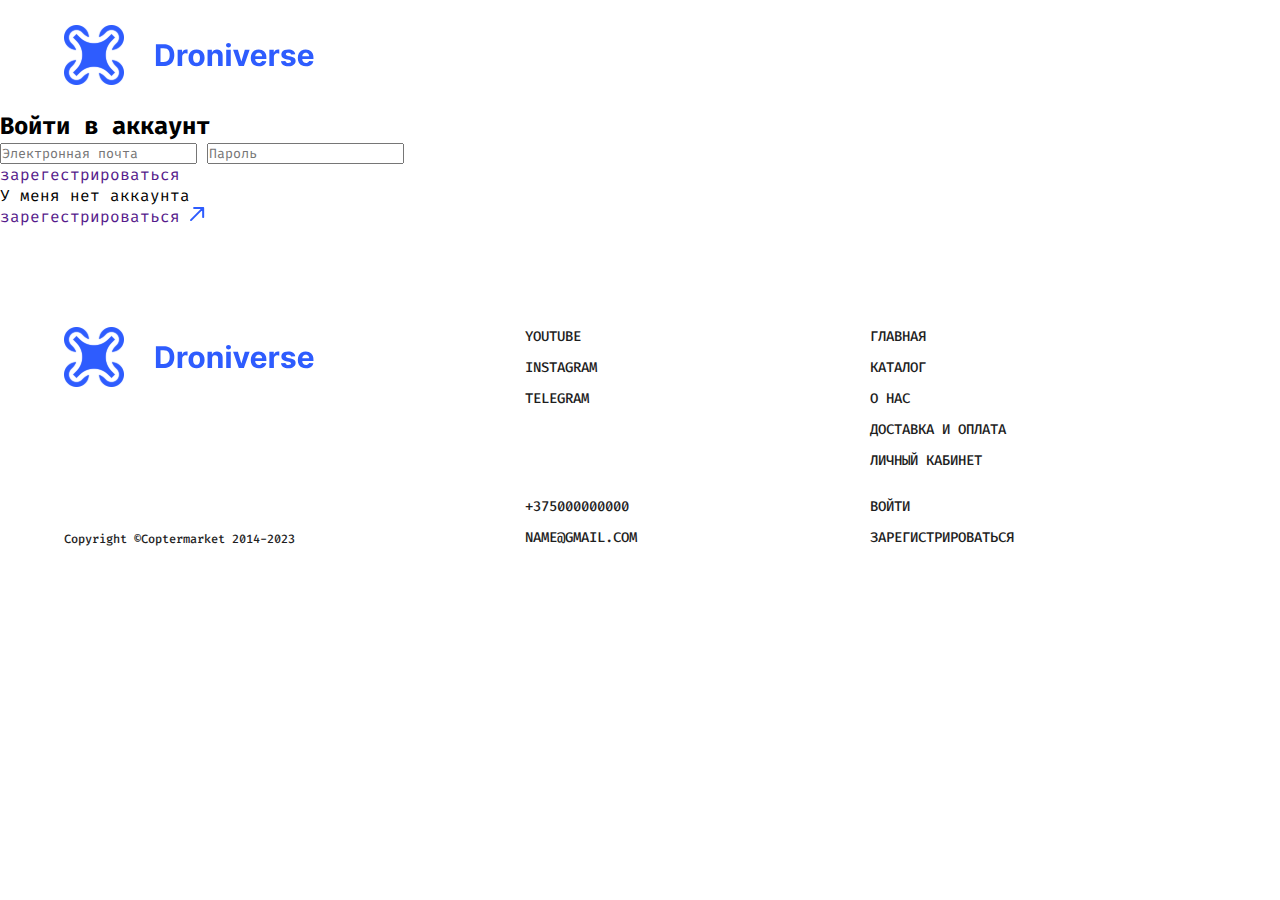
==== account-authorization.html @ 7e7e71eb "10.03" ====
<!DOCTYPE html>
<html lang="ru">
<head>
    <meta charset="UTF-8">
    <title>Registration</title>

    <link rel="stylesheet" href="style/header_style.css">
    <link rel="stylesheet" href="style/footer_style.css">
    <link rel="stylesheet" href="style/account_style.css">
</head>
<body>
<header>
    <div class="header_container">
        <img src="images/Logo.svg" alt="Logo" class="logo">
    </div>
</header>

<section>
    <div class="reg_aut_container">
<!--        <img class="reg_aut_img" src="images/dron-img-3.jpg" alt="">-->

        <div class="registration">
            <h2>Войти в аккаунт</h2>
            <div class="inputs_container">
                <input type="email" placeholder="Электронная почта">
                <input type="text" placeholder="Пароль">
            </div>
            <div class="button_container">
                <a href="" class="slide_from_left">зарегестрироваться</a>
            </div>
            <div class="button_signin_container">
                <p>У меня нет аккаунта</p>
                <a href="" class="button">зарегестрироваться <img src="images/Arrow.svg" alt=""></a>
            </div>
        </div>
    </div>
</section>

<footer>
    <div class="footer_container">
        <div class="footer_column footer_column-logo">
            <img src="images/Logo.svg" alt="Logo" class="logo">
            <p class="copyright">Copyright ©Coptermarket 2014-2023</p>
        </div>
        <div class="footer_info">
            <div class="footer_column column-right">
                <div class="footer_column_row">
                    <a href="" class="link">youtube</a>
                    <a href="" class="link">instagram</a>
                    <a href="" class="link">Telegram</a>
                </div>
                <div class="footer_column_row">
                    <p>+375000000000</p>
                    <p>name@gmail.com</p>
                </div>
            </div>
            <div class="footer_column column-left">
                <div class="footer_column_row footer_column-mob-off">
                    <a href="" class="link">главная</a>
                    <a href="" class="link">каталог</a>
                    <a href="" class="link">о нас</a>
                    <a href="" class="link">доставка и оплата</a>
                    <a href="" class="link">личный кабинет</a>
                </div>
                <div class="footer_column_row">
                    <a href="" class="link">войти</a>
                    <a href="" class="link">зарегистрироваться</a>
                </div>
            </div>
        </div>
        <p class="copyright2">Copyright ©Coptermarket 2014-2023</p>
    </div>
</footer>

</body>
</html>
---- style/header_style.css ----
@import url("https://fonts.googleapis.com/css2?family=Fira+Code:wght@300;400;500;600;700&display=swap");
* {
  margin: 0;
  padding: 0;
  text-decoration: none;
  font-family: "Fira Code", monospace;
}

*,
*::before,
*::after {
  box-sizing: border-box;
}

button {
  background-color: unset;
  border: none;
}

header {
  display: flex;
  justify-content: center;
}
header .header_container {
  max-width: 90%;
  min-width: 90%;
  margin: auto 0;
  padding: 25px 0;
  display: flex;
}

/*# sourceMappingURL=header_style.css.map */
---- style/footer_style.css ----
@import url("https://fonts.googleapis.com/css2?family=Fira+Code:wght@300;400;500;600;700&display=swap");
* {
  margin: 0;
  padding: 0;
  text-decoration: none;
  font-family: "Fira Code", monospace;
}

*,
*::before,
*::after {
  box-sizing: border-box;
}

button {
  background-color: unset;
  border: none;
}

footer {
  padding: 100px 0 60px 0;
  display: flex;
  justify-content: center;
}
footer .footer_container {
  max-width: 90%;
  min-width: 90%;
  margin: auto 0;
  display: flex;
  flex-direction: row;
  justify-content: space-between;
}
@media (max-width: 850px) {
  footer .footer_container {
    flex-direction: column;
    gap: 30px;
  }
}
footer .footer_container .footer_info {
  display: flex;
  flex-direction: row;
  width: 60%;
}
@media (max-width: 850px) {
  footer .footer_container .footer_info {
    width: 100%;
    gap: 50px;
  }
}
footer .footer_container .footer_column {
  display: flex;
  flex-direction: column;
  justify-content: space-between;
  color: #1E1E1E;
  font-weight: 500;
  font-size: 14px;
  text-transform: uppercase;
  height: 220px;
  width: 50%;
}
footer .footer_container .footer_column img {
  width: 251px;
}
footer .footer_container .footer_column .copyright {
  font-size: 12px;
  text-transform: none;
}
@media (max-width: 850px) {
  footer .footer_container .footer_column .copyright {
    display: none;
  }
}
footer .footer_container .footer_column .footer_column_row {
  display: flex;
  flex-direction: column;
  justify-content: space-between;
  gap: 12px;
}
footer .footer_container .footer_column .footer_column_row a {
  color: #1E1E1E;
}
@media (max-width: 850px) {
  footer .footer_container .footer_column .footer_column_row a {
    text-align: center;
  }
}
@media (max-width: 850px) {
  footer .footer_container .column-right {
    align-items: flex-end;
  }
}
@media (max-width: 850px) {
  footer .footer_container .column-right .footer_column_row a {
    text-align: end;
  }
}
@media (max-width: 850px) {
  footer .footer_container .column-left {
    align-items: flex-start;
  }
}
@media (max-width: 850px) {
  footer .footer_container .column-left .footer_column_row a {
    text-align: start;
  }
}
footer .footer_container .footer_column-logo {
  width: 40%;
}
@media (max-width: 850px) {
  footer .footer_container .footer_column-logo {
    width: 100%;
    height: auto;
    align-items: center;
  }
}
footer .copyright2 {
  display: none;
}
@media (max-width: 850px) {
  footer .copyright2 {
    display: inline;
    font-size: 12px;
    text-transform: none;
    padding-top: 26px;
    text-align: center;
  }
}

/*# sourceMappingURL=footer_style.css.map */
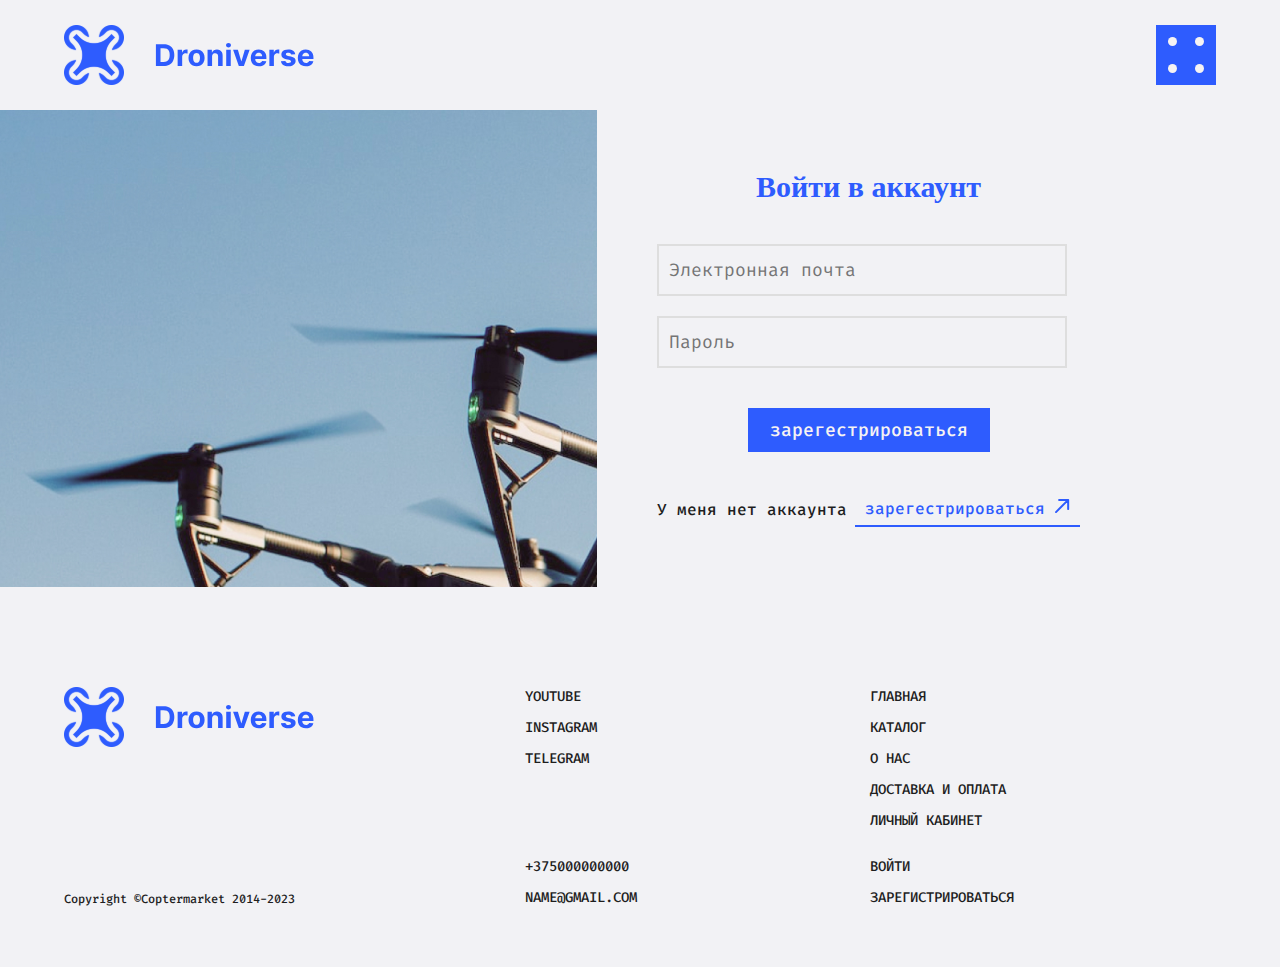
==== commit 5e071f43: "16.03" ====
--- a/account-authorization.html
+++ b/account-authorization.html
@@ -10,10 +10,51 @@
 </head>
 <body>
 <header>
-    <div class="header_container">
+    <div id="header_container" class="header_container">
         <img src="images/Logo.svg" alt="Logo" class="logo">
+
+        <div class="menu_cont">
+            <button onclick="open_menu(this)" class="menu_button">
+                <div class="btn_el btn_el-1"></div>
+                <div class="btn_el btn_el-2"></div>
+                <div class="btn_el btn_el-3"></div>
+                <div class="btn_el btn_el-4"></div>
+            </button>
+        </div>
     </div>
 </header>
+<div id="drop_menu" class="dropdown_menu-off">
+    <div class="menu_container">
+        <div class="menu_column">
+            <div class="menu_block">
+                <a href="" class="link">youtube</a>
+                <a href="" class="link">instagram</a>
+                <a href="" class="link">Telegram</a>
+            </div>
+            <div class="menu_block">
+                <p>name@gmail.com</p>
+            </div>
+            <div class="menu_block">
+                <p>+375000000000</p>
+                <p>адрес адрес адрес</p>
+            </div>
+        </div>
+
+        <div class="menu_column">
+            <div class="menu_block menu_items">
+                <a href="" class="link">#главная</a>
+                <a href="" class="link">#каталог</a>
+                <a href="" class="link">#о нас</a>
+                <a href="" class="link">#доставка и оплата</a>
+                <a href="" class="link">#личный кабинет</a>
+            </div>
+            <div class="menu_block">
+                <a href="" class="link">войти</a>
+                <a href="" class="link">зарегистрироваться</a>
+            </div>
+        </div>
+    </div>
+</div>
 
 <section>
     <div class="reg_aut_container">
--- a/style/header_style.css
+++ b/style/header_style.css
@@ -20,6 +20,7 @@
 header {
   display: flex;
   justify-content: center;
+  background-color: #F2F2F5;
 }
 header .header_container {
   max-width: 90%;
@@ -27,6 +28,192 @@
   margin: auto 0;
   padding: 25px 0;
   display: flex;
+  justify-content: space-between;
+}
+header .header_container .menu_cont {
+  width: 60px;
+  height: 60px;
+}
+header .header_container .menu_cont .menu_button {
+  width: 100%;
+  height: 100%;
+  background-color: #2E5CFE;
+  position: relative;
+}
+header .header_container .menu_cont .menu_button .btn_el {
+  position: absolute;
+  height: 9px;
+  width: 9px;
+  background-color: #f6f3f3;
+  border-radius: 10px;
+}
+header .header_container .menu_cont .menu_button .btn_el-1 {
+  top: 12px;
+  left: 12px;
+  transition: 0.2s all;
+}
+header .header_container .menu_cont .menu_button .btn_el-2 {
+  top: 12px;
+  right: 12px;
+  transition: 0.4s all;
+}
+header .header_container .menu_cont .menu_button .btn_el-3 {
+  bottom: 12px;
+  left: 12px;
+  ransition: 0.4s all;
+}
+header .header_container .menu_cont .menu_button .btn_el-4 {
+  bottom: 12px;
+  right: 12px;
+  transition: 0.2s all;
+}
+header .header_container .menu_cont .menu_button:hover .btn_el-1 {
+  top: 12px;
+  left: 7px;
+  width: 46px;
+}
+header .header_container .menu_cont .menu_button:hover .btn_el-4 {
+  top: 36px;
+  right: 7px;
+  width: 46px;
+}
+header .header_container .menu_cont .menu_button:hover .btn_el-2 {
+  opacity: 0;
+}
+header .header_container .menu_cont .menu_button:hover .btn_el-3 {
+  opacity: 0;
+}
+header .header_container .menu_cont .menu_button-on .btn_el-1 {
+  top: 24px;
+  left: 5px;
+  width: 50px;
+  transform: rotate(45deg);
+}
+header .header_container .menu_cont .menu_button-on .btn_el-4 {
+  top: 24px;
+  right: 5px;
+  width: 50px;
+  transform: rotate(-45deg);
+}
+header .header_container .menu_cont .menu_button-on .btn_el-2 {
+  opacity: 0;
+}
+header .header_container .menu_cont .menu_button-on .btn_el-3 {
+  opacity: 0;
+}
+header .header_container .menu_cont .menu_button-on:hover .btn_el-1 {
+  top: 24px;
+  left: 5px;
+  width: 50px;
+  transform: rotate(45deg);
+}
+header .header_container .menu_cont .menu_button-on:hover .btn_el-4 {
+  top: 24px;
+  right: 5px;
+  width: 50px;
+  transform: rotate(-45deg);
+}
+header .header_container .menu_cont .menu_button-on:hover .btn_el-2 {
+  opacity: 0;
+}
+header .header_container .menu_cont .menu_button-on:hover .btn_el-3 {
+  opacity: 0;
+}
+header .header-fixed {
+  position: fixed;
+  background-color: #F2F2F5;
+  z-index: 999;
+}
+
+.dropdown_menu {
+  top: 110px;
+  position: fixed;
+  display: flex;
+  justify-content: center;
+  width: 100%;
+  background-color: #F2F2F5;
+  height: 86%;
+  z-index: 999;
+  margin: 0;
+}
+.dropdown_menu .menu_container {
+  max-width: 60%;
+  min-width: 60%;
+  margin: auto 0;
+  display: flex;
+  flex-direction: row;
+  justify-content: space-between;
+}
+@media (max-width: 850px) {
+  .dropdown_menu .menu_container {
+    max-width: 90%;
+    min-width: 90%;
+    margin: 60px;
+  }
+}
+@media (max-width: 600px) {
+  .dropdown_menu .menu_container {
+    margin: 30px;
+  }
+}
+@media (max-width: 500px) {
+  .dropdown_menu .menu_container {
+    flex-direction: column-reverse;
+    justify-content: flex-end;
+    gap: 40px;
+  }
+}
+.dropdown_menu .menu_container .menu_column {
+  display: flex;
+  flex-direction: column;
+  height: 360px;
+  justify-content: space-between;
+  color: #2E5CFE;
+  font-size: 16px;
+  font-weight: 500;
+  text-transform: uppercase;
+}
+@media (max-width: 850px) {
+  .dropdown_menu .menu_container .menu_column {
+    height: 280px;
+    font-size: 14px;
+  }
+}
+@media (max-width: 500px) {
+  .dropdown_menu .menu_container .menu_column {
+    height: auto;
+    gap: 20px;
+  }
+}
+.dropdown_menu .menu_container .menu_column .menu_block {
+  display: flex;
+  flex-direction: column;
+  gap: 10px;
+}
+.dropdown_menu .menu_container .menu_column .menu_block a {
+  color: #2E5CFE;
+}
+@media (max-width: 500px) {
+  .dropdown_menu .menu_container .menu_column .menu_block a {
+    text-align: center;
+  }
+}
+@media (max-width: 500px) {
+  .dropdown_menu .menu_container .menu_column .menu_block p {
+    text-align: center;
+  }
+}
+.dropdown_menu .menu_container .menu_column .menu_items {
+  font-size: 20px;
+}
+@media (max-width: 600px) {
+  .dropdown_menu .menu_container .menu_column .menu_items {
+    font-size: 18px;
+  }
+}
+
+.dropdown_menu-off {
+  display: none;
 }
 
 /*# sourceMappingURL=header_style.css.map */
--- a/style/account_style.css
+++ b/style/account_style.css
@@ -0,0 +1,260 @@
+@import url("https://fonts.googleapis.com/css2?family=Fira+Code:wght@300;400;500;600;700&display=swap");
+* {
+  margin: 0;
+  padding: 0;
+  text-decoration: none;
+  font-family: "Fira Code", monospace;
+}
+
+*,
+*::before,
+*::after {
+  box-sizing: border-box;
+}
+
+button {
+  background-color: unset;
+  border: none;
+}
+
+body {
+  background-color: #F2F2F5;
+}
+
+.reg_aut_container {
+  display: flex;
+  justify-content: flex-end;
+  background: url("./../images/dron-img-3.jpg");
+  background-position-y: -200px;
+  background-position-x: -200px;
+  background-size: cover;
+}
+@media (max-width: 1380px) {
+  .reg_aut_container {
+    background-position-y: 0;
+  }
+}
+@media (max-width: 1000px) {
+  .reg_aut_container {
+    background: none;
+  }
+}
+.reg_aut_container .registration {
+  display: flex;
+  flex-direction: column;
+  gap: 40px;
+  padding: 60px 200px 60px 60px;
+  background-color: #F2F2F5;
+}
+@media (max-width: 1000px) {
+  .reg_aut_container .registration {
+    width: 100%;
+    display: flex;
+    flex-direction: column;
+    align-items: center;
+    padding: 60px 0;
+  }
+}
+@media (max-width: 490px) {
+  .reg_aut_container .registration {
+    width: 92%;
+    padding: 20px 0;
+    gap: 26px;
+  }
+}
+.reg_aut_container .registration h2 {
+  font-family: Unbounded;
+  color: #2E5CFE;
+  font-size: 30px;
+  font-weight: bold;
+  text-align: center;
+}
+@media (max-width: 490px) {
+  .reg_aut_container .registration h2 {
+    font-size: 24px;
+  }
+}
+.reg_aut_container .registration .inputs_container {
+  display: flex;
+  flex-direction: column;
+  gap: 20px;
+}
+@media (max-width: 490px) {
+  .reg_aut_container .registration .inputs_container {
+    gap: 14px;
+    align-items: center;
+  }
+}
+.reg_aut_container .registration .inputs_container input {
+  width: 410px;
+  padding: 12px 10px;
+  background-color: #F2F2F5;
+  border: 2px solid #dedede;
+  outline: none;
+  font-size: 18px;
+  font-family: "Fira Code";
+}
+@media (max-width: 490px) {
+  .reg_aut_container .registration .inputs_container input {
+    width: 86%;
+  }
+}
+.reg_aut_container .registration .inputs_container input.input_error {
+  border: 2px solid #D92828;
+}
+.reg_aut_container .registration .inputs_container .password_cont {
+  width: 410px;
+  display: flex;
+  justify-content: space-between;
+  border: 2px solid #dedede;
+}
+@media (max-width: 490px) {
+  .reg_aut_container .registration .inputs_container .password_cont {
+    width: 86%;
+  }
+}
+.reg_aut_container .registration .inputs_container .password_cont input {
+  width: 360px;
+  border: none;
+}
+.reg_aut_container .registration .inputs_container .password_cont button {
+  width: 50px;
+  height: 50px;
+  display: flex;
+  justify-content: center;
+  align-items: center;
+}
+.reg_aut_container .registration .inputs_container .password_cont button:hover {
+  cursor: pointer;
+}
+.reg_aut_container .registration .inputs_container .password_cont button img {
+  width: 33px;
+}
+.reg_aut_container .registration .inputs_container .password_strength {
+  display: flex;
+  flex-direction: column;
+  gap: 4px;
+}
+@media (max-width: 490px) {
+  .reg_aut_container .registration .inputs_container .password_strength {
+    width: 86%;
+  }
+}
+.reg_aut_container .registration .inputs_container .password_strength .color_line_cont {
+  width: 410px;
+  height: 5px;
+  background: linear-gradient(90deg, rgb(215, 129, 129) 0%, rgb(213, 214, 173) 50%, rgb(164, 232, 141) 100%);
+  display: flex;
+  justify-content: flex-start;
+}
+@media (max-width: 490px) {
+  .reg_aut_container .registration .inputs_container .password_strength .color_line_cont {
+    width: 100%;
+  }
+}
+.reg_aut_container .registration .inputs_container .password_strength .color_line_cont .color_line-red {
+  width: 20%;
+  background-color: rgb(237, 11, 11);
+  border-right: 5px solid #626262;
+}
+.reg_aut_container .registration .inputs_container .password_strength .color_line_cont .color_line-yellow {
+  width: 50%;
+  background: linear-gradient(90deg, rgb(237, 11, 11) 0%, rgb(221, 224, 63) 100%);
+  border-right: 5px solid #626262;
+}
+.reg_aut_container .registration .inputs_container .password_strength .color_line_cont .color_line-green {
+  width: 100%;
+  background: linear-gradient(90deg, rgb(237, 11, 11) 0%, rgb(221, 224, 63) 50%, rgb(65, 196, 24) 100%);
+  border-right: 5px solid #626262;
+}
+.reg_aut_container .registration .inputs_container .password_strength p {
+  font-weight: 500;
+}
+.reg_aut_container .registration .inputs_container .password_strength p.message-red {
+  color: rgb(204, 61, 35);
+}
+.reg_aut_container .registration .inputs_container .password_strength p.message-yellow {
+  color: rgb(215, 173, 38);
+}
+.reg_aut_container .registration .inputs_container .password_strength p.message-green {
+  color: rgb(65, 196, 24);
+}
+.reg_aut_container .registration .button_container {
+  display: flex;
+  justify-content: center;
+  align-items: center;
+}
+.reg_aut_container .registration .button_container a {
+  font-size: 18px;
+  font-weight: 500;
+  color: #f6f3f3;
+  padding: 8px 20px;
+  background-color: #2E5CFE;
+  border: 2px solid #2E5CFE;
+  position: relative;
+  z-index: 1;
+  overflow: hidden;
+}
+@media (max-width: 1000px) {
+  .reg_aut_container .registration .button_container a {
+    font-size: 16px;
+    padding: 6px 16px;
+  }
+}
+.reg_aut_container .registration .button_container a:hover {
+  color: #3498db;
+}
+.reg_aut_container .registration .button_container a::after {
+  content: "";
+  background: #F2F2F5;
+  position: absolute;
+  z-index: -1;
+  padding: 8px 20px;
+  display: block;
+}
+.reg_aut_container .registration .button_container a[class^=slide]::after {
+  transition: all 0.5s;
+}
+.reg_aut_container .registration .button_container a[class^=slide]:hover::after {
+  left: 0;
+  right: 0;
+  top: 0;
+  bottom: 0;
+  transition: all 0.5s;
+}
+.reg_aut_container .registration .button_container a.slide_from_left::after {
+  top: 0;
+  bottom: 0;
+  left: -100%;
+  right: 100%;
+}
+.reg_aut_container .registration .button_signin_container {
+  display: flex;
+  justify-content: center;
+  align-items: center;
+  gap: 8px;
+}
+@media (max-width: 490px) {
+  .reg_aut_container .registration .button_signin_container {
+    width: 86%;
+    flex-direction: column;
+    gap: 0;
+  }
+}
+.reg_aut_container .registration .button_signin_container p {
+  color: #1E1E1E;
+  font-weight: 500;
+  font-size: 16px;
+}
+.reg_aut_container .registration .button_signin_container a {
+  color: #2E5CFE;
+  font-size: 18px;
+  text-transform: lowercase;
+  font-weight: 500;
+  padding: 6px 20px;
+  border-bottom: 2px solid #2E5CFE;
+  font-size: 16px;
+  padding: 6px 10px;
+}
+
+/*# sourceMappingURL=account_style.css.map */
